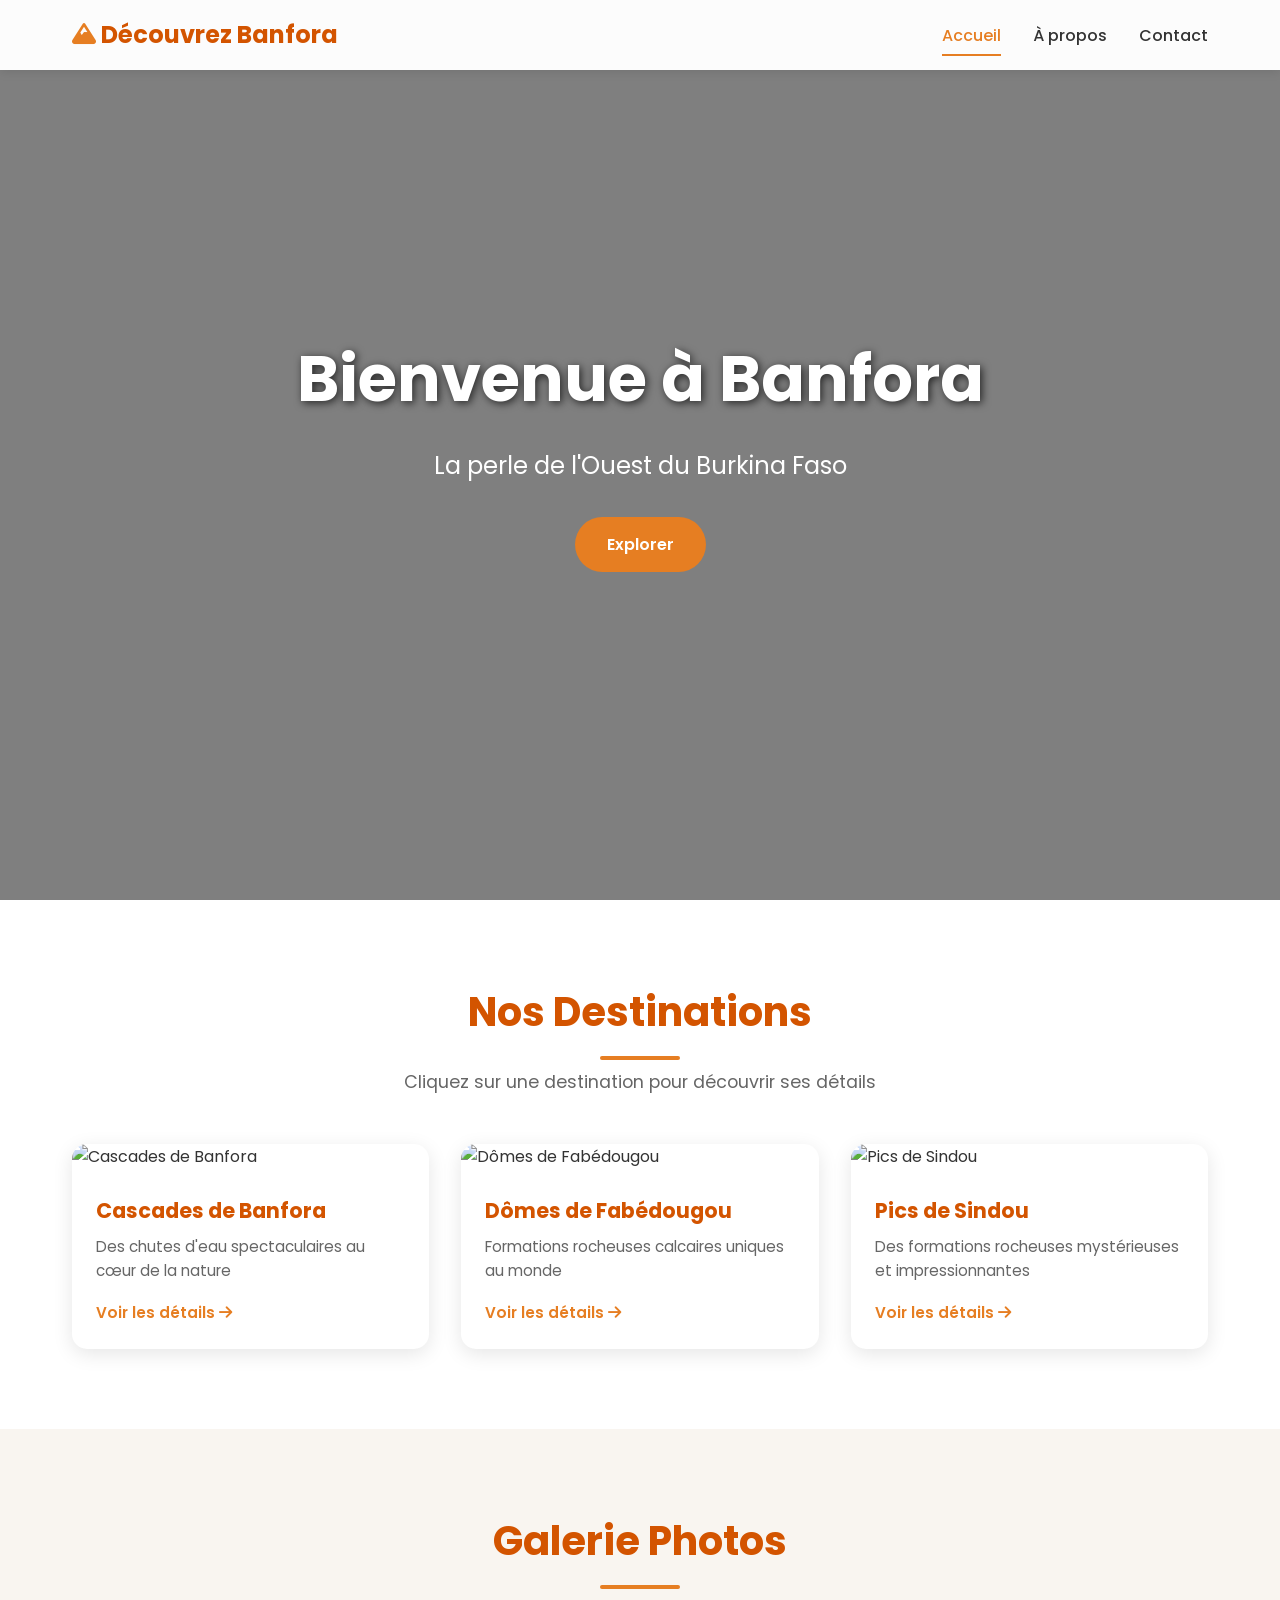
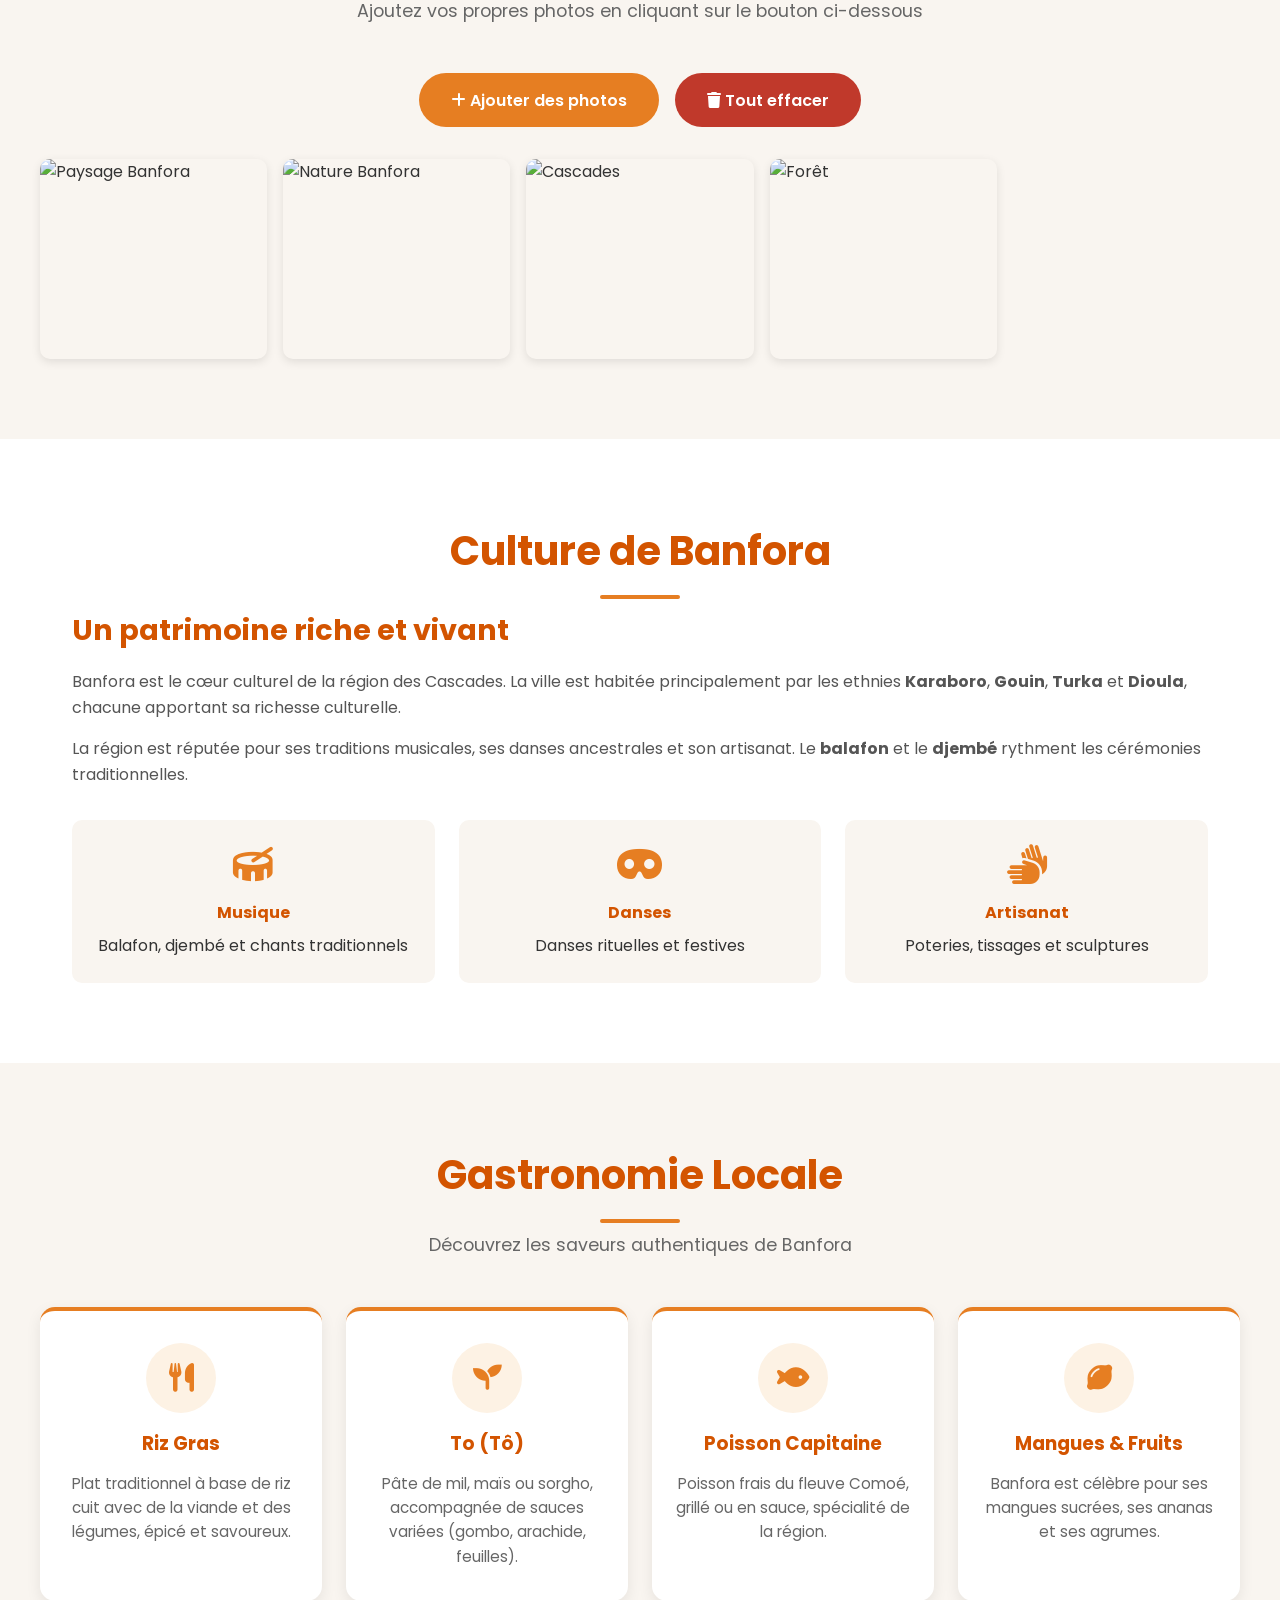
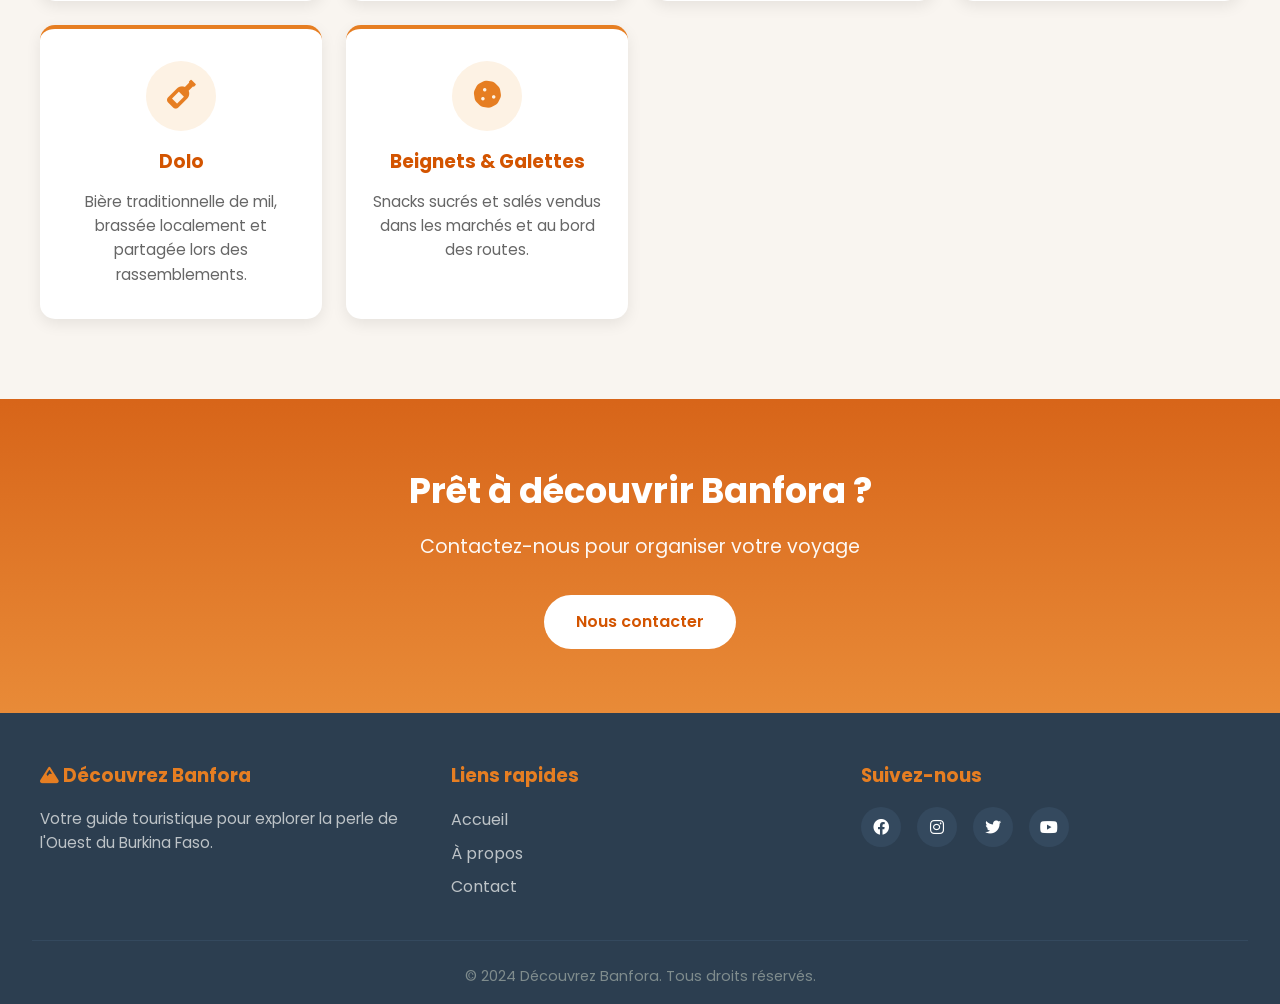
==== index.html @ 521ec0a4 "Add files via upload" ====
<!DOCTYPE html>
<html lang="fr">
<head>
    <meta charset="UTF-8">
    <meta name="viewport" content="width=device-width, initial-scale=1.0">
    <title>Accueil - Découvrez Banfora</title>
    <link rel="stylesheet" href="style.css">
    <link href="https://fonts.googleapis.com/css2?family=Poppins:wght@300;400;600;700&display=swap" rel="stylesheet">
    <link rel="stylesheet" href="https://cdnjs.cloudflare.com/ajax/libs/font-awesome/6.0.0/css/all.min.css">
</head>
<body>
    <!-- Header -->
    <header>
        <nav class="navbar">
            <div class="nav-container">
                <a href="index.html" class="logo">
                    <i class="fas fa-mountain"></i> Découvrez Banfora
                </a>
                <div class="hamburger" id="hamburger">
                    <span></span>
                    <span></span>
                    <span></span>
                </div>
                <ul class="nav-menu" id="nav-menu">
                    <li><a href="index.html" class="active">Accueil</a></li>
                    <li><a href="apropos.html">À propos</a></li>
                    <li><a href="contact.html">Contact</a></li>
                </ul>
            </div>
        </nav>
    </header>

    <!-- Hero -->
    <section id="accueil" class="hero">
        <div class="hero-content">
            <h1>Bienvenue à Banfora</h1>
            <p>La perle de l'Ouest du Burkina Faso</p>
            <a href="#destinations" class="btn">Explorer</a>
        </div>
    </section>

    <!-- Destinations -->
    <section id="destinations" class="section">
        <h2 class="section-title">Nos Destinations</h2>
        <p class="section-subtitle">Cliquez sur une destination pour découvrir ses détails</p>
        
        <div class="destinations-grid">
            <!-- Cascades de Banfora -->
            <div class="destination-card" data-destination="cascades">
                <img src="image/image2.jpg" alt="Cascades de Banfora">
                <div class="card-content">
                    <h3>Cascades de Banfora</h3>
                    <p>Des chutes d'eau spectaculaires au cœur de la nature</p>
                    <span class="btn-details">Voir les détails <i class="fas fa-arrow-right"></i></span>
                </div>
            </div>

            <!-- Dômes de Fabédougou -->
            <div class="destination-card" data-destination="domes">
                <img src="image/image1.jpg" alt="Dômes de Fabédougou">
                <div class="card-content">
                    <h3>Dômes de Fabédougou</h3>
                    <p>Formations rocheuses calcaires uniques au monde</p>
                    <span class="btn-details">Voir les détails <i class="fas fa-arrow-right"></i></span>
                </div>
            </div>

            <!-- Pics de Sindou -->
            <div class="destination-card" data-destination="sindou">
                <img src="image/image3.jpg" alt="Pics de Sindou">
                <div class="card-content">
                    <h3>Pics de Sindou</h3>
                    <p>Des formations rocheuses mystérieuses et impressionnantes</p>
                    <span class="btn-details">Voir les détails <i class="fas fa-arrow-right"></i></span>
                </div>
            </div>
        </div>
    </section>

    <!-- Modal Détails Destination -->
    <div class="modal" id="modal">
        <div class="modal-content">
            <span class="close-modal">&times;</span>
            <img id="modal-img" src="" alt="">
            <div class="modal-body">
                <h2 id="modal-title"></h2>
                <p id="modal-description"></p>
                <ul id="modal-info"></ul>
            </div>
        </div>
    </div>

    <!-- Galerie Photos Personnalisée -->
    <section id="galerie" class="section section-alt">
        <h2 class="section-title">Galerie Photos</h2>
        <p class="section-subtitle">Ajoutez vos propres photos en cliquant sur le bouton ci-dessous</p>
        
        <div class="gallery-controls">
            <input type="file" id="photo-input" accept="image/*" multiple hidden>
            <button class="btn" id="add-photo-btn"><i class="fas fa-plus"></i> Ajouter des photos</button>
            <button class="btn btn-danger" id="clear-gallery-btn"><i class="fas fa-trash"></i> Tout effacer</button>
        </div>

        <div class="gallery" id="gallery">
            <div class="gallery-item">
                <img src="https://images.unsplash.com/photo-1516426122078-c23e76319801?w=600" alt="Paysage Banfora">
            </div>
            <div class="gallery-item">
                <img src="https://images.unsplash.com/photo-1523805009345-7448845a9e53?w=600" alt="Nature Banfora">
            </div>
            <div class="gallery-item">
                <img src="https://images.unsplash.com/photo-1500534314209-a25ddb2bd429?w=600" alt="Cascades">
            </div>
            <div class="gallery-item">
                <img src="https://images.unsplash.com/photo-1470071459604-3b5ec3a7fe05?w=600" alt="Forêt">
            </div>
        </div>
    </section>

    <!-- Culture -->
    <section id="culture" class="section">
        <h2 class="section-title">Culture de Banfora</h2>
        <div class="culture-content">
            <div class="culture-text">
                <h3>Un patrimoine riche et vivant</h3>
                <p>Banfora est le cœur culturel de la région des Cascades. La ville est habitée principalement par les ethnies <strong>Karaboro</strong>, <strong>Gouin</strong>, <strong>Turka</strong> et <strong>Dioula</strong>, chacune apportant sa richesse culturelle.</p>
                <p>La région est réputée pour ses traditions musicales, ses danses ancestrales et son artisanat. Le <strong>balafon</strong> et le <strong>djembé</strong> rythment les cérémonies traditionnelles.</p>
                <div class="culture-highlights">
                    <div class="highlight">
                        <i class="fas fa-drum"></i>
                        <h4>Musique</h4>
                        <p>Balafon, djembé et chants traditionnels</p>
                    </div>
                    <div class="highlight">
                        <i class="fas fa-mask"></i>
                        <h4>Danses</h4>
                        <p>Danses rituelles et festives</p>
                    </div>
                    <div class="highlight">
                        <i class="fas fa-hands"></i>
                        <h4>Artisanat</h4>
                        <p>Poteries, tissages et sculptures</p>
                    </div>
                </div>
            </div>
        </div>
    </section>

    <!-- Gastronomie -->
    <section id="gastronomie" class="section section-alt">
        <h2 class="section-title">Gastronomie Locale</h2>
        <p class="section-subtitle">Découvrez les saveurs authentiques de Banfora</p>
        
        <div class="gastronomie-grid">
            <div class="plat-card">
                <div class="plat-icon"><i class="fas fa-utensils"></i></div>
                <h3>Riz Gras</h3>
                <p>Plat traditionnel à base de riz cuit avec de la viande et des légumes, épicé et savoureux.</p>
            </div>
            <div class="plat-card">
                <div class="plat-icon"><i class="fas fa-seedling"></i></div>
                <h3>To (Tô)</h3>
                <p>Pâte de mil, maïs ou sorgho, accompagnée de sauces variées (gombo, arachide, feuilles).</p>
            </div>
            <div class="plat-card">
                <div class="plat-icon"><i class="fas fa-fish"></i></div>
                <h3>Poisson Capitaine</h3>
                <p>Poisson frais du fleuve Comoé, grillé ou en sauce, spécialité de la région.</p>
            </div>
            <div class="plat-card">
                <div class="plat-icon"><i class="fas fa-lemon"></i></div>
                <h3>Mangues & Fruits</h3>
                <p>Banfora est célèbre pour ses mangues sucrées, ses ananas et ses agrumes.</p>
            </div>
            <div class="plat-card">
                <div class="plat-icon"><i class="fas fa-wine-bottle"></i></div>
                <h3>Dolo</h3>
                <p>Bière traditionnelle de mil, brassée localement et partagée lors des rassemblements.</p>
            </div>
            <div class="plat-card">
                <div class="plat-icon"><i class="fas fa-cookie"></i></div>
                <h3>Beignets & Galettes</h3>
                <p>Snacks sucrés et salés vendus dans les marchés et au bord des routes.</p>
            </div>
        </div>
    </section>

    <!-- CTA vers Contact -->
    <section class="cta-section">
        <h2>Prêt à découvrir Banfora ?</h2>
        <p>Contactez-nous pour organiser votre voyage</p>
        <a href="contact.html" class="btn">Nous contacter</a>
    </section>

    <!-- Footer -->
    <footer>
        <div class="footer-content">
            <div class="footer-section">
                <h3><i class="fas fa-mountain"></i> Découvrez Banfora</h3>
                <p>Votre guide touristique pour explorer la perle de l'Ouest du Burkina Faso.</p>
            </div>
            <div class="footer-section">
                <h3>Liens rapides</h3>
                <ul>
                    <li><a href="index.html">Accueil</a></li>
                    <li><a href="apropos.html">À propos</a></li>
                    <li><a href="contact.html">Contact</a></li>
                </ul>
            </div>
            <div class="footer-section">
                <h3>Suivez-nous</h3>
                <div class="socials">
                    <a href="#"><i class="fab fa-facebook"></i></a>
                    <a href="#"><i class="fab fa-instagram"></i></a>
                    <a href="#"><i class="fab fa-twitter"></i></a>
                    <a href="#"><i class="fab fa-youtube"></i></a>
                </div>
            </div>
        </div>
        <div class="footer-bottom">
            <p>&copy; 2024 Découvrez Banfora. Tous droits réservés.</p>
        </div>
    </footer>

    <script src="script.js"></script>
</body>
</html>
---- style.css ----
* {
    margin: 0;
    padding: 0;
    box-sizing: border-box;
}

body {
    font-family: 'Poppins', sans-serif;
    color: #333;
    line-height: 1.6;
    overflow-x: hidden;
}

/* ===== NAVIGATION ===== */
header {
    position: fixed;
    top: 0;
    width: 100%;
    background: rgba(255, 255, 255, 0.98);
    box-shadow: 0 2px 10px rgba(0,0,0,0.1);
    z-index: 1000;
}

.navbar {
    padding: 1rem 0;
}

.nav-container {
    max-width: 1200px;
    margin: 0 auto;
    padding: 0 2rem;
    display: flex;
    justify-content: space-between;
    align-items: center;
}

.logo {
    font-size: 1.5rem;
    font-weight: 700;
    color: #d35400;
    text-decoration: none;
}

.logo i {
    color: #e67e22;
}

.nav-menu {
    display: flex;
    list-style: none;
    gap: 2rem;
}

.nav-menu a {
    text-decoration: none;
    color: #333;
    font-weight: 500;
    transition: color 0.3s;
    position: relative;
    padding: 0.3rem 0;
}

.nav-menu a::after {
    content: '';
    position: absolute;
    bottom: -5px;
    left: 0;
    width: 0;
    height: 2px;
    background: #e67e22;
    transition: width 0.3s;
}

.nav-menu a:hover,
.nav-menu a.active {
    color: #e67e22;
}

.nav-menu a:hover::after,
.nav-menu a.active::after {
    width: 100%;
}

.hamburger {
    display: none;
    flex-direction: column;
    cursor: pointer;
    gap: 5px;
}

.hamburger span {
    width: 25px;
    height: 3px;
    background: #333;
    transition: 0.3s;
    border-radius: 2px;
}

.hamburger.active span:nth-child(1) {
    transform: rotate(45deg) translate(5px, 5px);
}
.hamburger.active span:nth-child(2) {
    opacity: 0;
}
.hamburger.active span:nth-child(3) {
    transform: rotate(-45deg) translate(7px, -6px);
}

/* ===== HERO ===== */
.hero {
    height: 100vh;
    background: linear-gradient(rgba(0,0,0,0.5), rgba(0,0,0,0.5)),
                url('https://images.unsplash.com/photo-1509316785289-025f5b846b35?w=1600') center/cover;
    display: flex;
    align-items: center;
    justify-content: center;
    text-align: center;
    color: #fff;
    padding: 0 1rem;
}

.hero-content h1 {
    font-size: 4rem;
    margin-bottom: 1rem;
    text-shadow: 2px 2px 8px rgba(0,0,0,0.7);
    animation: fadeInDown 1s ease;
}

.hero-content p {
    font-size: 1.5rem;
    margin-bottom: 2rem;
    animation: fadeInUp 1s ease;
}

/* ===== PAGE BANNER (pages internes) ===== */
.page-banner {
    height: 50vh;
    margin-top: 70px;
    background: linear-gradient(rgba(211, 84, 0, 0.75), rgba(230, 126, 34, 0.75)),
                url('https://images.unsplash.com/photo-1509316785289-025f5b846b35?w=1600') center/cover;
    display: flex;
    align-items: center;
    justify-content: center;
    text-align: center;
    color: #fff;
    padding: 0 1rem;
}

.page-banner-content h1 {
    font-size: 3rem;
    margin-bottom: 0.5rem;
    text-shadow: 2px 2px 8px rgba(0,0,0,0.5);
}

.page-banner-content p {
    font-size: 1.2rem;
    opacity: 0.95;
}

@keyframes fadeInDown {
    from { opacity: 0; transform: translateY(-30px); }
    to { opacity: 1; transform: translateY(0); }
}

@keyframes fadeInUp {
    from { opacity: 0; transform: translateY(30px); }
    to { opacity: 1; transform: translateY(0); }
}

/* ===== BOUTONS ===== */
.btn {
    display: inline-block;
    padding: 0.9rem 2rem;
    background: #e67e22;
    color: #fff;
    text-decoration: none;
    border: none;
    border-radius: 50px;
    font-weight: 600;
    cursor: pointer;
    transition: all 0.3s;
    font-family: inherit;
    font-size: 1rem;
}

.btn:hover {
    background: #d35400;
    transform: translateY(-3px);
    box-shadow: 0 10px 20px rgba(230,126,34,0.3);
}

.btn-danger {
    background: #c0392b;
}
.btn-danger:hover {
    background: #a93226;
}

/* ===== SECTIONS ===== */
.section {
    padding: 5rem 2rem;
    max-width: 1200px;
    margin: 0 auto;
}

.section-alt {
    background: #f9f5f0;
    max-width: 100%;
}

.section-alt > * {
    max-width: 1200px;
    margin-left: auto;
    margin-right: auto;
}

.section-title {
    text-align: center;
    font-size: 2.5rem;
    color: #d35400;
    margin-bottom: 0.5rem;
    position: relative;
    padding-bottom: 1rem;
}

.section-title::after {
    content: '';
    position: absolute;
    bottom: 0;
    left: 50%;
    transform: translateX(-50%);
    width: 80px;
    height: 4px;
    background: #e67e22;
    border-radius: 2px;
}

.section-subtitle {
    text-align: center;
    color: #666;
    margin-bottom: 3rem;
    font-size: 1.1rem;
}

/* ===== DESTINATIONS ===== */
.destinations-grid {
    display: grid;
    grid-template-columns: repeat(auto-fit, minmax(300px, 1fr));
    gap: 2rem;
}

.destination-card {
    background: #fff;
    border-radius: 15px;
    overflow: hidden;
    box-shadow: 0 5px 20px rgba(0,0,0,0.1);
    cursor: pointer;
    transition: all 0.4s;
}

.destination-card:hover {
    transform: translateY(-10px);
    box-shadow: 0 15px 40px rgba(0,0,0,0.2);
}

.destination-card img {
    width: 100%;
    height: 220px;
    object-fit: cover;
    transition: transform 0.4s;
}

.destination-card:hover img {
    transform: scale(1.1);
}

.card-content {
    padding: 1.5rem;
}

.card-content h3 {
    color: #d35400;
    font-size: 1.3rem;
    margin-bottom: 0.5rem;
}

.card-content p {
    color: #666;
    margin-bottom: 1rem;
    font-size: 0.95rem;
}

.btn-details {
    color: #e67e22;
    font-weight: 600;
    font-size: 0.95rem;
}

.btn-details i {
    transition: transform 0.3s;
}

.destination-card:hover .btn-details i {
    transform: translateX(5px);
}

/* ===== MODAL ===== */
.modal {
    display: none;
    position: fixed;
    inset: 0;
    background: rgba(0,0,0,0.8);
    z-index: 2000;
    justify-content: center;
    align-items: center;
    padding: 2rem;
    animation: fadeIn 0.3s;
}

.modal.active {
    display: flex;
}

@keyframes fadeIn {
    from { opacity: 0; }
    to { opacity: 1; }
}

.modal-content {
    background: #fff;
    border-radius: 15px;
    max-width: 700px;
    width: 100%;
    max-height: 90vh;
    overflow-y: auto;
    position: relative;
    animation: slideUp 0.4s ease;
}

@keyframes slideUp {
    from { transform: translateY(50px); opacity: 0; }
    to { transform: translateY(0); opacity: 1; }
}

.close-modal {
    position: absolute;
    top: 15px;
    right: 20px;
    font-size: 2rem;
    color: #fff;
    cursor: pointer;
    background: rgba(0,0,0,0.5);
    width: 40px;
    height: 40px;
    border-radius: 50%;
    display: flex;
    align-items: center;
    justify-content: center;
    z-index: 10;
    transition: background 0.3s;
}

.close-modal:hover {
    background: #e67e22;
}

#modal-img {
    width: 100%;
    height: 300px;
    object-fit: cover;
}

.modal-body {
    padding: 2rem;
}

.modal-body h2 {
    color: #d35400;
    margin-bottom: 1rem;
    font-size: 1.8rem;
}

.modal-body p {
    color: #555;
    margin-bottom: 1.5rem;
}

.modal-body ul {
    list-style: none;
}

.modal-body ul li {
    padding: 0.6rem 0;
    border-bottom: 1px solid #eee;
    display: flex;
    align-items: center;
    gap: 10px;
}

.modal-body ul li i {
    color: #e67e22;
    width: 20px;
}

.modal-body ul li:last-child {
    border-bottom: none;
}

/* ===== GALERIE ===== */
.gallery-controls {
    display: flex;
    justify-content: center;
    gap: 1rem;
    margin-bottom: 2rem;
    flex-wrap: wrap;
}

.gallery {
    display: grid;
    grid-template-columns: repeat(auto-fill, minmax(220px, 1fr));
    gap: 1rem;
    max-width: 1200px;
    margin: 0 auto;
}

.gallery-item {
    position: relative;
    overflow: hidden;
    border-radius: 10px;
    height: 200px;
    cursor: pointer;
    box-shadow: 0 3px 10px rgba(0,0,0,0.1);
}

.gallery-item img {
    width: 100%;
    height: 100%;
    object-fit: cover;
    transition: transform 0.4s;
}

.gallery-item:hover img {
    transform: scale(1.15);
}

.gallery-item::after {
    content: '\f00e';
    font-family: 'Font Awesome 6 Free';
    font-weight: 900;
    position: absolute;
    inset: 0;
    background: rgba(230,126,34,0.7);
    display: flex;
    align-items: center;
    justify-content: center;
    color: #fff;
    font-size: 2rem;
    opacity: 0;
    transition: opacity 0.3s;
}

.gallery-item:hover::after {
    opacity: 1;
}

/* ===== CULTURE ===== */
.culture-text h3 {
    color: #d35400;
    font-size: 1.8rem;
    margin-bottom: 1rem;
}

.culture-text > p {
    margin-bottom: 1rem;
    color: #555;
}

.culture-highlights {
    display: grid;
    grid-template-columns: repeat(auto-fit, minmax(200px, 1fr));
    gap: 1.5rem;
    margin-top: 2rem;
}

.highlight {
    background: #f9f5f0;
    padding: 1.5rem;
    border-radius: 10px;
    text-align: center;
    transition: transform 0.3s;
}

.highlight:hover {
    transform: translateY(-5px);
}

.highlight i {
    font-size: 2.5rem;
    color: #e67e22;
    margin-bottom: 1rem;
}

.highlight h4 {
    color: #d35400;
    margin-bottom: 0.5rem;
}

/* ===== GASTRONOMIE ===== */
.gastronomie-grid {
    display: grid;
    grid-template-columns: repeat(auto-fit, minmax(250px, 1fr));
    gap: 1.5rem;
}

.plat-card {
    background: #fff;
    padding: 2rem 1.5rem;
    border-radius: 15px;
    text-align: center;
    box-shadow: 0 5px 15px rgba(0,0,0,0.08);
    transition: all 0.3s;
    border-top: 4px solid #e67e22;
}

.plat-card:hover {
    transform: translateY(-8px);
    box-shadow: 0 15px 30px rgba(0,0,0,0.15);
}

.plat-icon {
    width: 70px;
    height: 70px;
    background: #fdf2e4;
    border-radius: 50%;
    display: flex;
    align-items: center;
    justify-content: center;
    margin: 0 auto 1rem;
}

.plat-icon i {
    font-size: 1.8rem;
    color: #e67e22;
}

.plat-card h3 {
    color: #d35400;
    margin-bottom: 0.8rem;
}

.plat-card p {
    color: #666;
    font-size: 0.95rem;
}

/* ===== CONTACT ===== */
.contact-form {
    max-width: 600px;
    margin: 0 auto;
    background: #fff;
    padding: 2.5rem;
    border-radius: 15px;
    box-shadow: 0 5px 25px rgba(0,0,0,0.08);
}

.form-group {
    margin-bottom: 1.5rem;
}

.form-group label {
    display: block;
    margin-bottom: 0.5rem;
    font-weight: 600;
    color: #333;
}

.form-group input,
.form-group textarea {
    width: 100%;
    padding: 0.9rem;
    border: 2px solid #eee;
    border-radius: 8px;
    font-family: inherit;
    font-size: 1rem;
    transition: border-color 0.3s;
    resize: vertical;
}

.form-group input:focus,
.form-group textarea:focus {
    outline: none;
    border-color: #e67e22;
}

.contact-form .btn {
    width: 100%;
}

.form-message {
    margin-top: 1rem;
    padding: 1rem;
    border-radius: 8px;
    text-align: center;
    font-weight: 600;
    display: none;
}

.form-message.success {
    display: block;
    background: #d4edda;
    color: #155724;
    border: 1px solid #c3e6cb;
}

/* ===== CONTACT INFO CARDS ===== */
.contact-info-grid {
    display: grid;
    grid-template-columns: repeat(auto-fit, minmax(220px, 1fr));
    gap: 1.5rem;
}

.contact-info-card {
    background: #fff;
    padding: 2rem 1.5rem;
    border-radius: 15px;
    text-align: center;
    box-shadow: 0 5px 20px rgba(0,0,0,0.08);
    transition: transform 0.3s;
    border-bottom: 4px solid #e67e22;
}

.contact-info-card:hover {
    transform: translateY(-5px);
}

.contact-info-card i {
    font-size: 2rem;
    color: #e67e22;
    margin-bottom: 1rem;
}

.contact-info-card h3 {
    color: #d35400;
    margin-bottom: 0.8rem;
}

.contact-info-card p {
    color: #666;
    font-size: 0.95rem;
    line-height: 1.7;
}

/* ===== MAP ===== */
.map-container {
    width: 100%;
    height: 400px;
    border-radius: 15px;
    overflow: hidden;
    box-shadow: 0 5px 20px rgba(0,0,0,0.1);
}

.map-container iframe {
    width: 100%;
    height: 100%;
}

/* ===== À PROPOS ===== */
.about-content {
    max-width: 900px;
    margin: 0 auto;
}

.about-text h3 {
    color: #d35400;
    font-size: 1.8rem;
    margin-bottom: 1rem;
}

.about-text p {
    color: #555;
    margin-bottom: 1rem;
    text-align: justify;
}

.stats-grid {
    display: grid;
    grid-template-columns: repeat(auto-fit, minmax(200px, 1fr));
    gap: 1.5rem;
}

.stat-card {
    background: #fff;
    padding: 2rem 1rem;
    border-radius: 15px;
    text-align: center;
    box-shadow: 0 5px 20px rgba(0,0,0,0.08);
    transition: transform 0.3s;
}

.stat-card:hover {
    transform: translateY(-5px);
}

.stat-card i {
    font-size: 2.5rem;
    color: #e67e22;
    margin-bottom: 1rem;
}

.stat-card h3 {
    color: #d35400;
    font-size: 1.8rem;
    margin-bottom: 0.3rem;
}

.stat-card p {
    color: #666;
    font-size: 0.95rem;
}

.mission-grid {
    display: grid;
    grid-template-columns: repeat(auto-fit, minmax(250px, 1fr));
    gap: 1.5rem;
}

.mission-card {
    background: #fff;
    padding: 2rem 1.5rem;
    border-radius: 15px;
    text-align: center;
    box-shadow: 0 5px 20px rgba(0,0,0,0.08);
    transition: all 0.3s;
}

.mission-card:hover {
    transform: translateY(-8px);
    box-shadow: 0 15px 30px rgba(0,0,0,0.15);
}

.mission-icon {
    width: 70px;
    height: 70px;
    background: #fdf2e4;
    border-radius: 50%;
    display: flex;
    align-items: center;
    justify-content: center;
    margin: 0 auto 1rem;
}

.mission-icon i {
    font-size: 1.8rem;
    color: #e67e22;
}

.mission-card h3 {
    color: #d35400;
    margin-bottom: 0.8rem;
}

.mission-card p {
    color: #666;
    font-size: 0.95rem;
}

.why-list {
    max-width: 800px;
    margin: 0 auto;
    display: flex;
    flex-direction: column;
    gap: 1.5rem;
}

.why-item {
    display: flex;
    gap: 1.2rem;
    align-items: flex-start;
    background: #fff;
    padding: 1.5rem;
    border-radius: 12px;
    box-shadow: 0 3px 15px rgba(0,0,0,0.06);
    transition: transform 0.3s;
}

.why-item:hover {
    transform: translateX(8px);
}

.why-item i {
    font-size: 1.8rem;
    color: #e67e22;
    flex-shrink: 0;
}

.why-item h4 {
    color: #d35400;
    margin-bottom: 0.3rem;
}

.why-item p {
    color: #666;
    font-size: 0.95rem;
}

/* ===== CTA SECTION ===== */
.cta-section {
    background: linear-gradient(rgba(211, 84, 0, 0.9), rgba(230, 126, 34, 0.9)),
                url('https://images.unsplash.com/photo-1509316785289-025f5b846b35?w=1600') center/cover;
    padding: 4rem 2rem;
    text-align: center;
    color: #fff;
}

.cta-section h2 {
    font-size: 2.2rem;
    margin-bottom: 0.8rem;
}

.cta-section p {
    font-size: 1.2rem;
    margin-bottom: 2rem;
    opacity: 0.95;
}

.cta-section .btn {
    background: #fff;
    color: #d35400;
}

.cta-section .btn:hover {
    background: #f9f5f0;
    color: #a04000;
}

/* ===== FOOTER ===== */
footer {
    background: #2c3e50;
    color: #ecf0f1;
    padding: 3rem 2rem 1rem;
}

.footer-content {
    max-width: 1200px;
    margin: 0 auto;
    display: grid;
    grid-template-columns: repeat(auto-fit, minmax(250px, 1fr));
    gap: 2rem;
    margin-bottom: 2rem;
}

.footer-section h3 {
    color: #e67e22;
    margin-bottom: 1rem;
}

.footer-section p {
    color: #bdc3c7;
    font-size: 0.95rem;
}

.footer-section ul {
    list-style: none;
}

.footer-section ul li {
    margin-bottom: 0.5rem;
}

.footer-section ul a {
    color: #bdc3c7;
    text-decoration: none;
    transition: color 0.3s;
}

.footer-section ul a:hover {
    color: #e67e22;
}

.socials {
    display: flex;
    gap: 1rem;
}

.socials a {
    width: 40px;
    height: 40px;
    background: #34495e;
    border-radius: 50%;
    display: flex;
    align-items: center;
    justify-content: center;
    color: #fff;
    text-decoration: none;
    transition: background 0.3s;
}

.socials a:hover {
    background: #e67e22;
}

.footer-bottom {
    text-align: center;
    padding-top: 1.5rem;
    border-top: 1px solid #34495e;
    color: #7f8c8d;
    font-size: 0.9rem;
}

/* ===== RESPONSIVE ===== */
@media (max-width: 768px) {
    .hamburger {
        display: flex;
    }

    .nav-menu {
        position: fixed;
        top: 70px;
        left: -100%;
        flex-direction: column;
        background: #fff;
        width: 100%;
        text-align: center;
        padding: 2rem 0;
        transition: left 0.3s;
        box-shadow: 0 5px 10px rgba(0,0,0,0.1);
        gap: 1.5rem;
    }

    .nav-menu.active {
        left: 0;
    }

    .hero-content h1 {
        font-size: 2.2rem;
    }

    .hero-content p {
        font-size: 1.1rem;
    }

    .page-banner-content h1 {
        font-size: 2rem;
    }

    .page-banner-content p {
        font-size: 1rem;
    }

    .section {
        padding: 3rem 1rem;
    }

    .section-title {
        font-size: 1.8rem;
    }

    .modal-content {
        max-height: 95vh;
    }

    #modal-img {
        height: 200px;
    }

    .contact-form {
        padding: 1.5rem;
    }

    .gallery {
        grid-template-columns: repeat(auto-fill, minmax(150px, 1fr));
    }

    .gallery-item {
        height: 150px;
    }

    .cta-section h2 {
        font-size: 1.6rem;
    }
}

@media (max-width: 480px) {
    .hero-content h1 {
        font-size: 1.8rem;
    }

    .section-title {
        font-size: 1.5rem;
    }

    .destinations-grid {
        grid-template-columns: 1fr;
    }
}
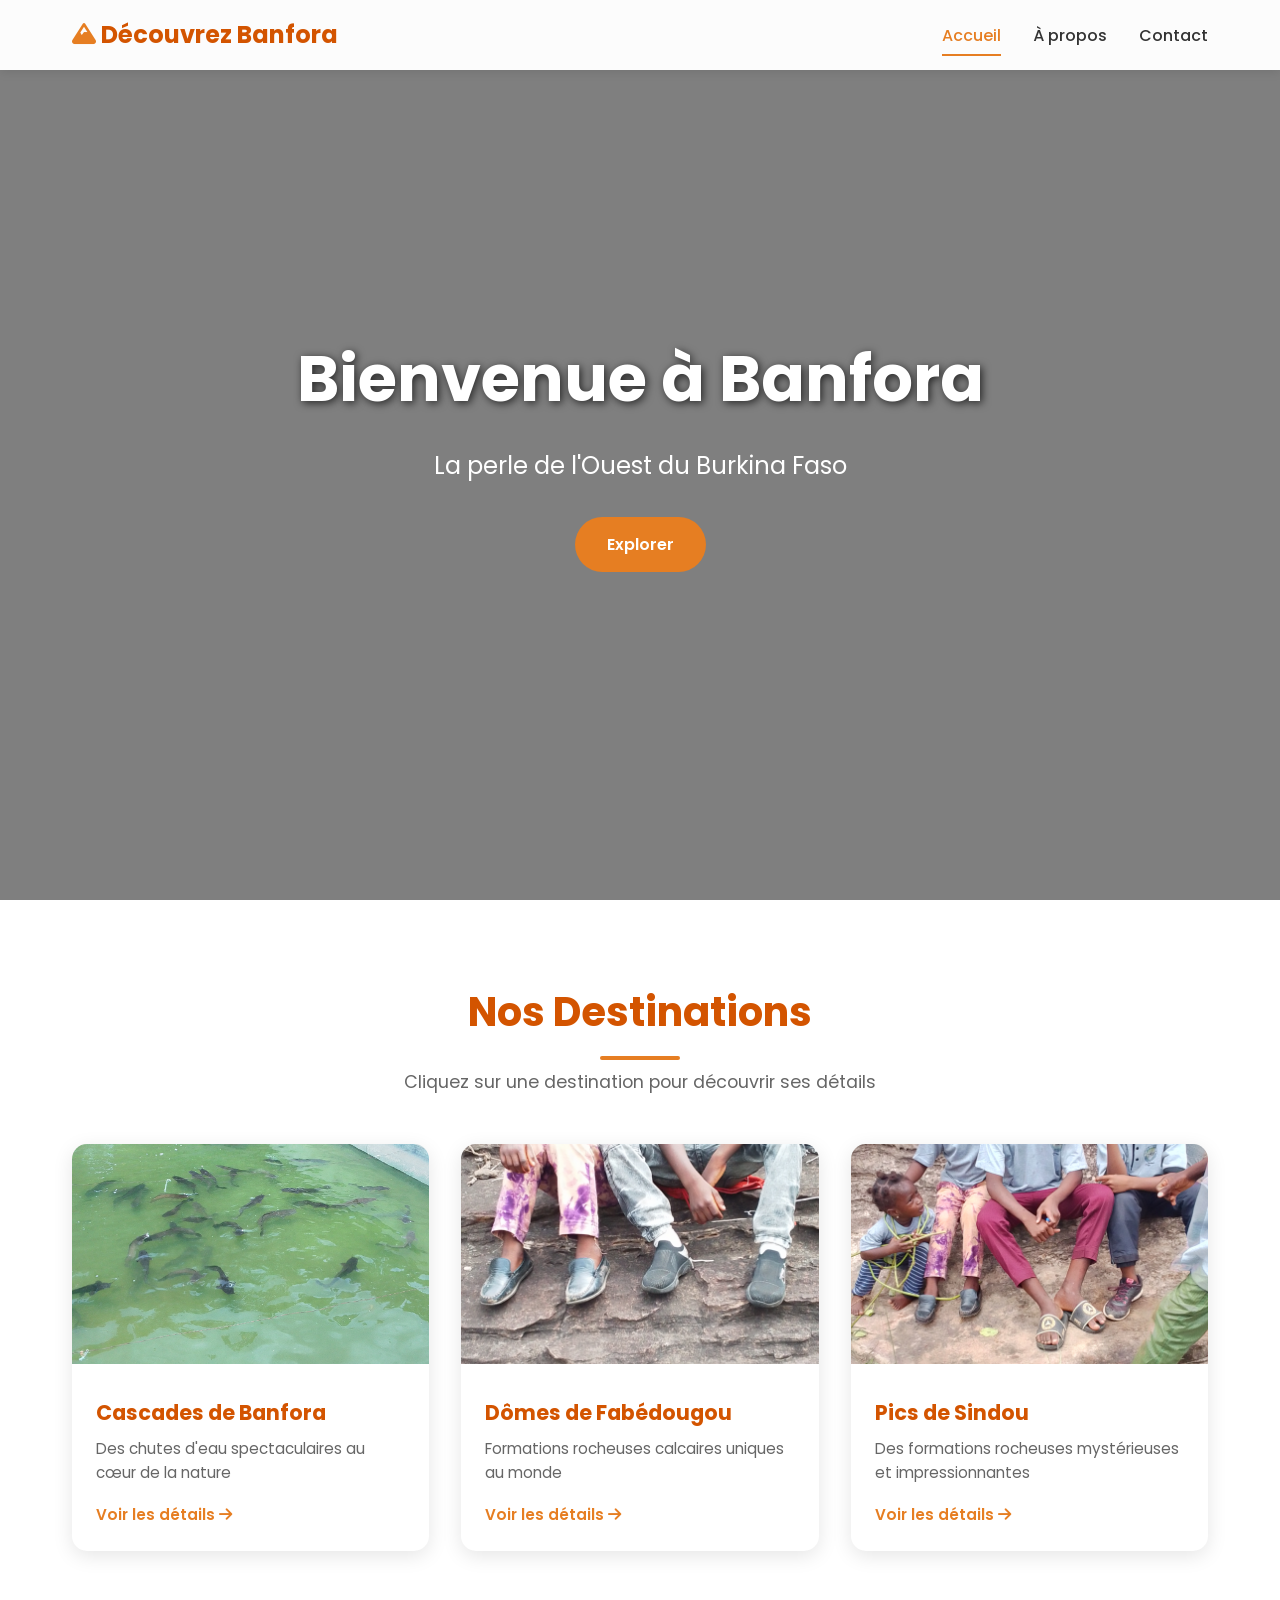
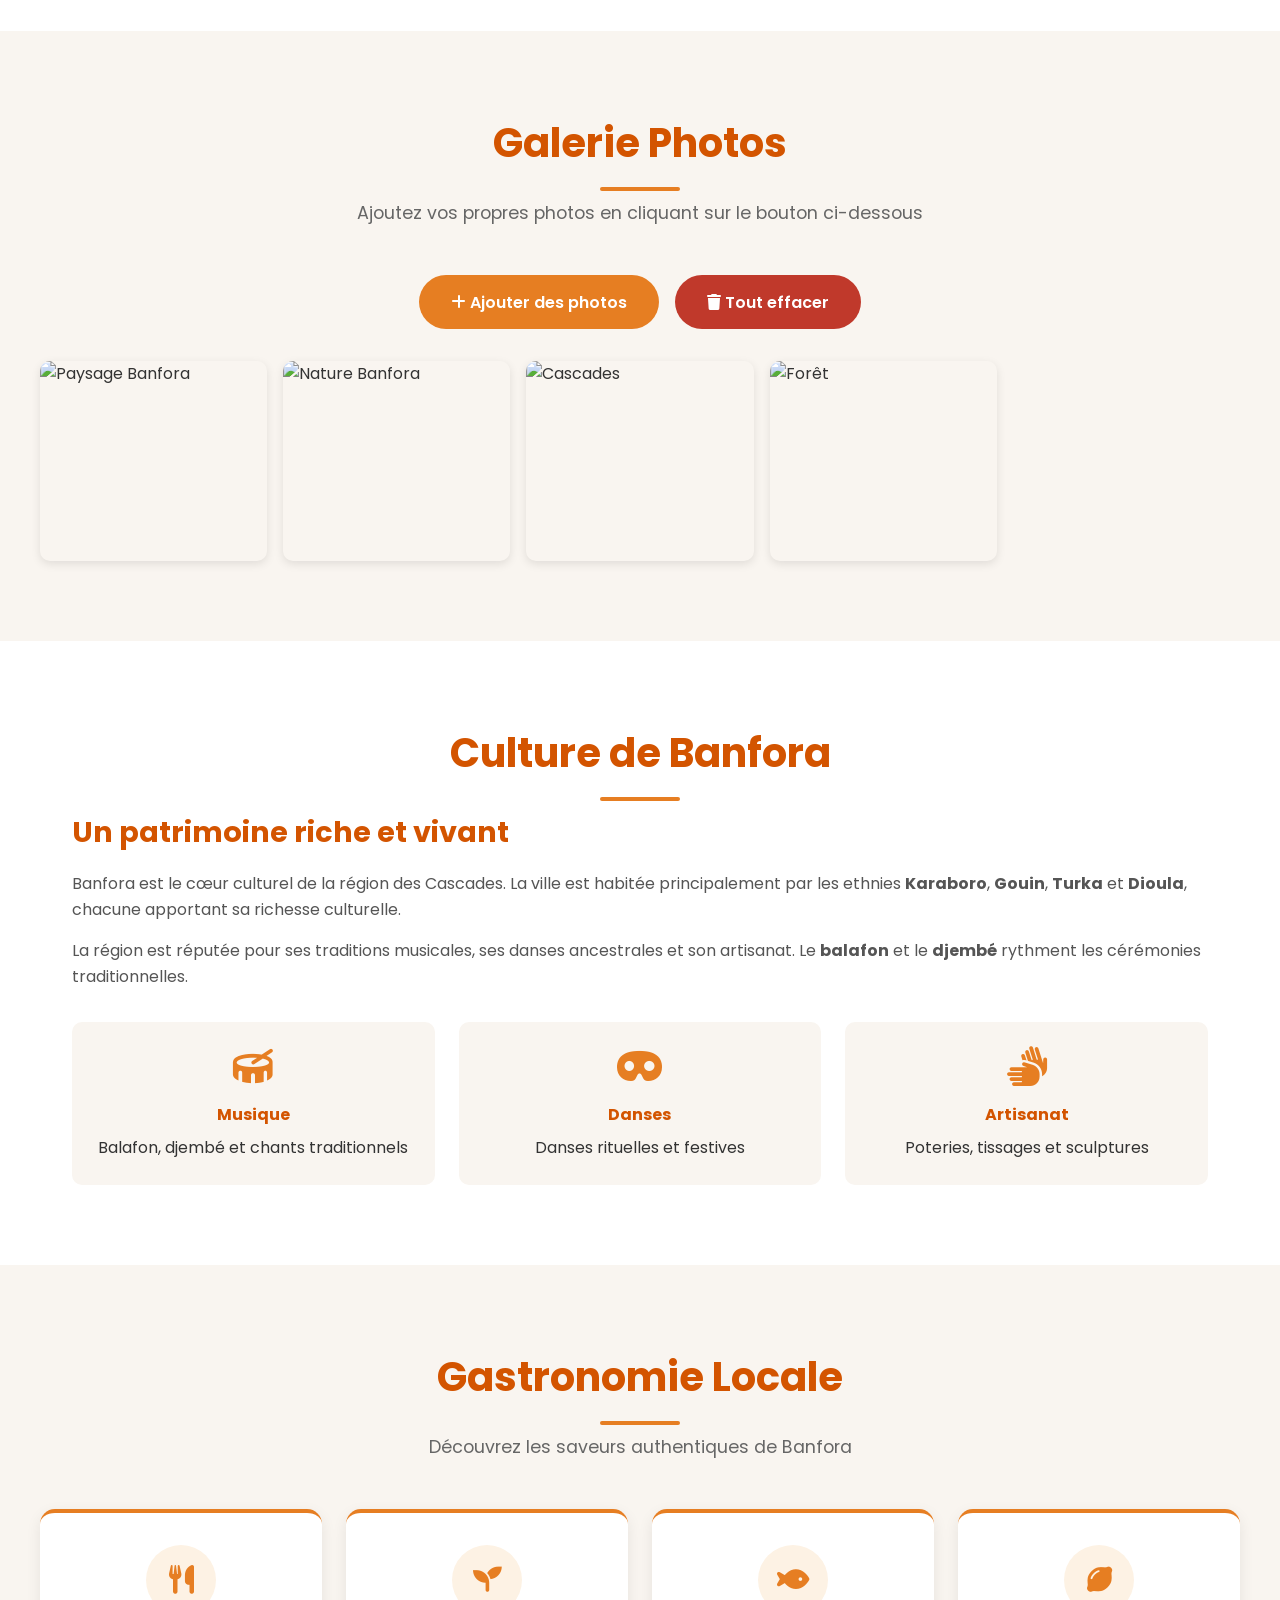
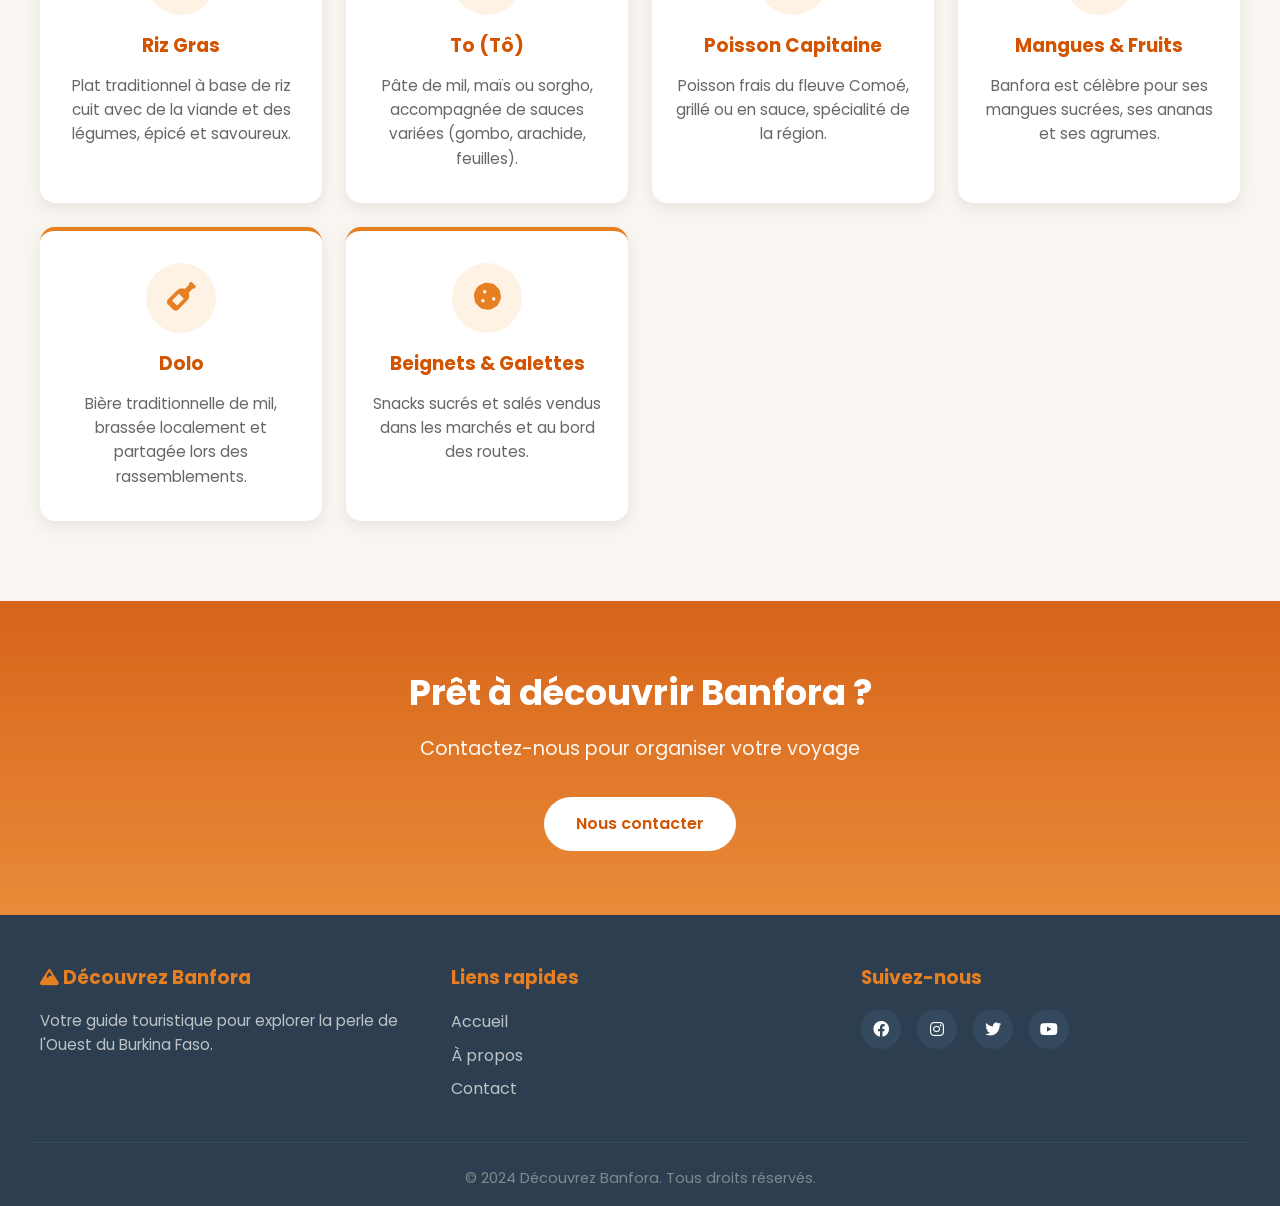
==== commit 2347199b: "Fix HTML structure and update image paths" ====
--- a/index.html
+++ b/index.html
@@ -47,7 +47,7 @@
         <div class="destinations-grid">
             <!-- Cascades de Banfora -->
             <div class="destination-card" data-destination="cascades">
-                <img src="image/image2.jpg" alt="Cascades de Banfora">
+                <img src="images/image2.jpg" alt="Cascades de Banfora">
                 <div class="card-content">
                     <h3>Cascades de Banfora</h3>
                     <p>Des chutes d'eau spectaculaires au cœur de la nature</p>
@@ -57,7 +57,7 @@
 
             <!-- Dômes de Fabédougou -->
             <div class="destination-card" data-destination="domes">
-                <img src="image/image1.jpg" alt="Dômes de Fabédougou">
+                <img src="images/image1.jpg" alt="Dômes de Fabédougou">
                 <div class="card-content">
                     <h3>Dômes de Fabédougou</h3>
                     <p>Formations rocheuses calcaires uniques au monde</p>
@@ -67,7 +67,7 @@
 
             <!-- Pics de Sindou -->
             <div class="destination-card" data-destination="sindou">
-                <img src="image/image3.jpg" alt="Pics de Sindou">
+                <img src="images/image3.jpg" alt="Pics de Sindou">
                 <div class="card-content">
                     <h3>Pics de Sindou</h3>
                     <p>Des formations rocheuses mystérieuses et impressionnantes</p>
@@ -224,4 +224,4 @@
 
     <script src="script.js"></script>
 </body>
-</html>+</html>
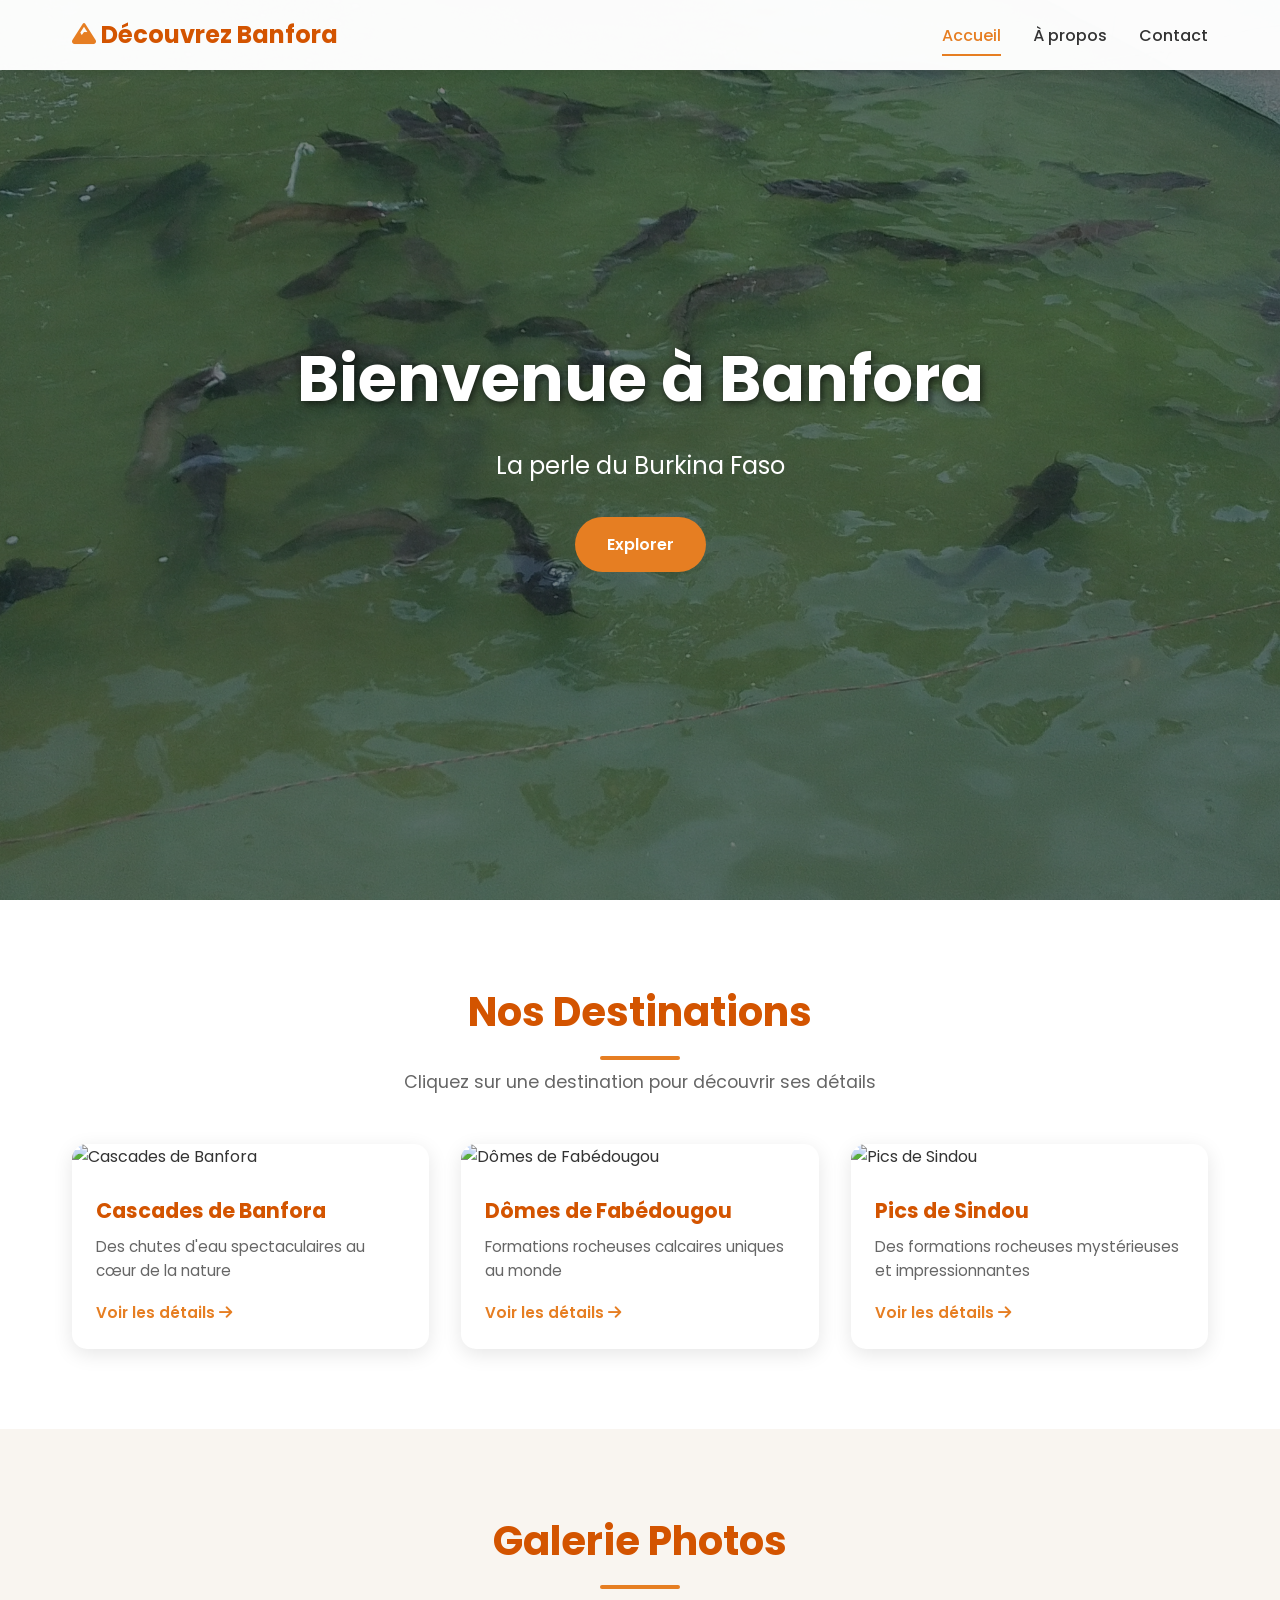
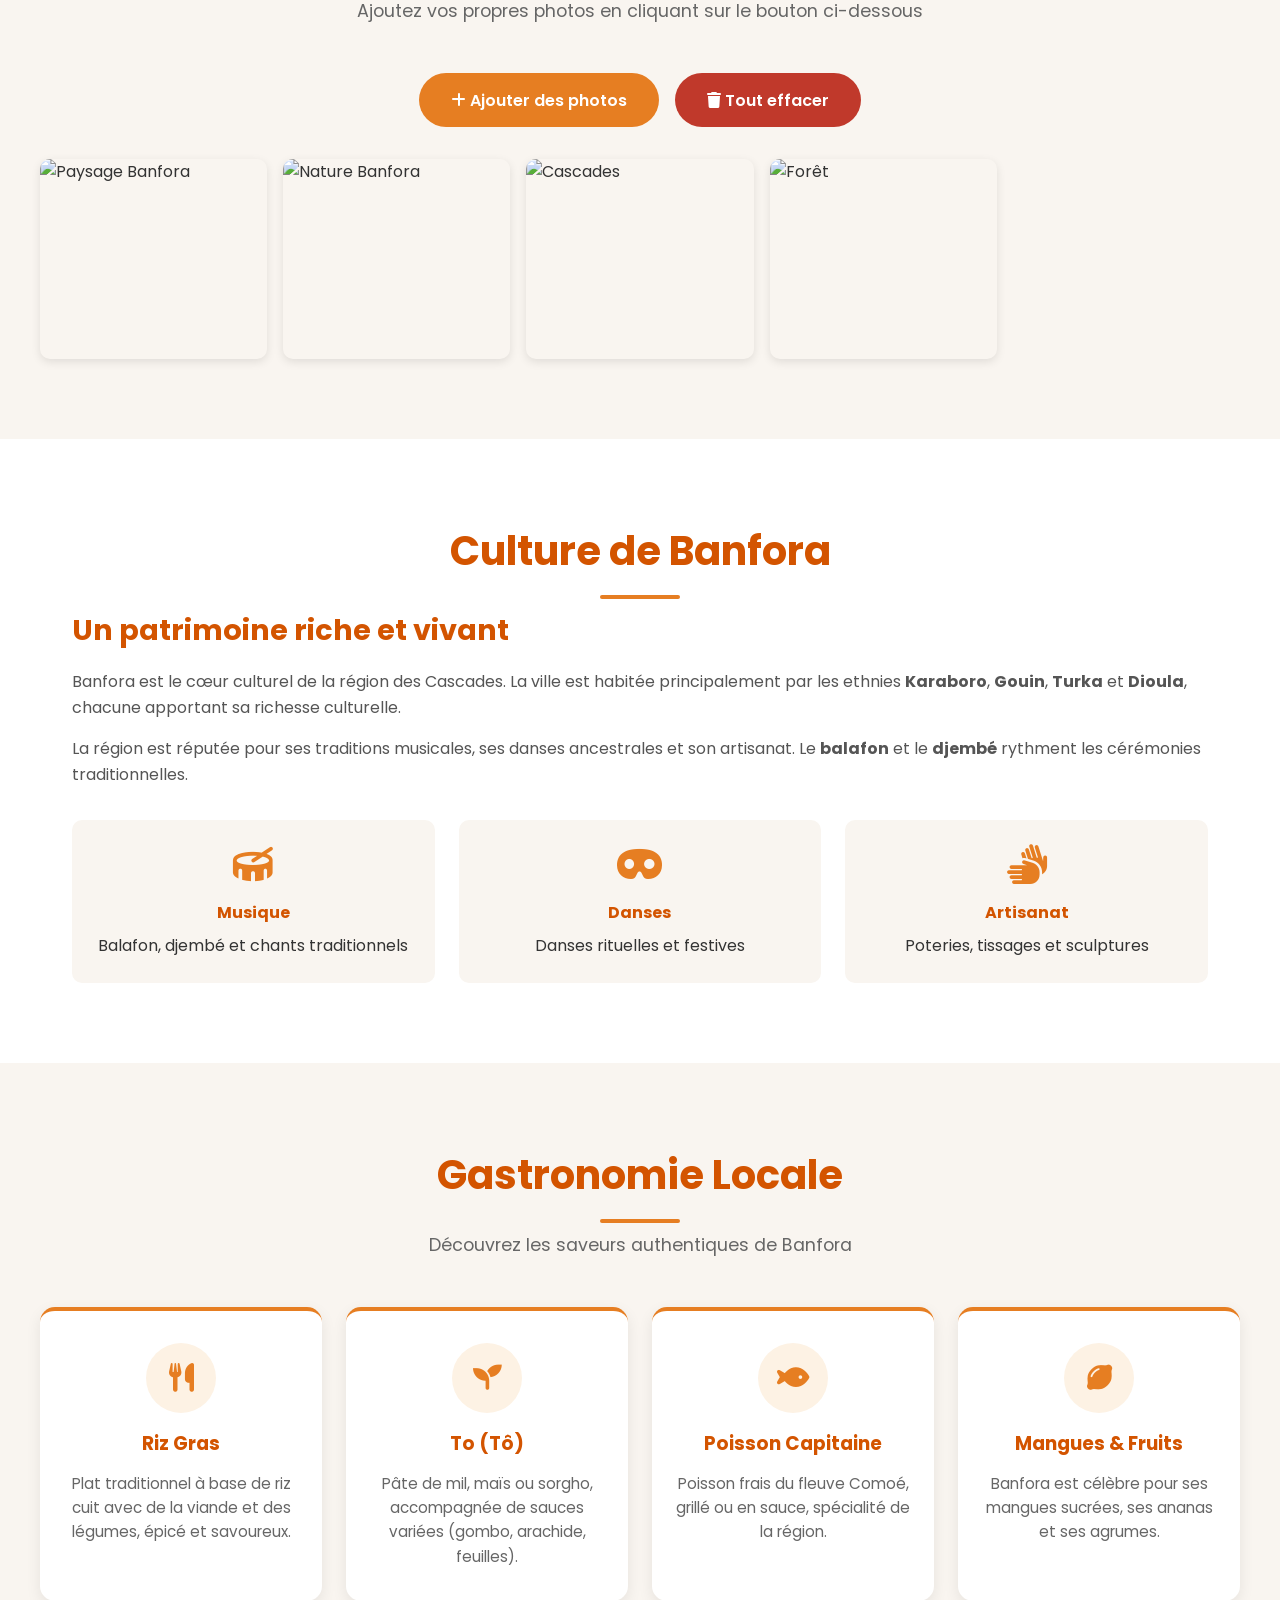
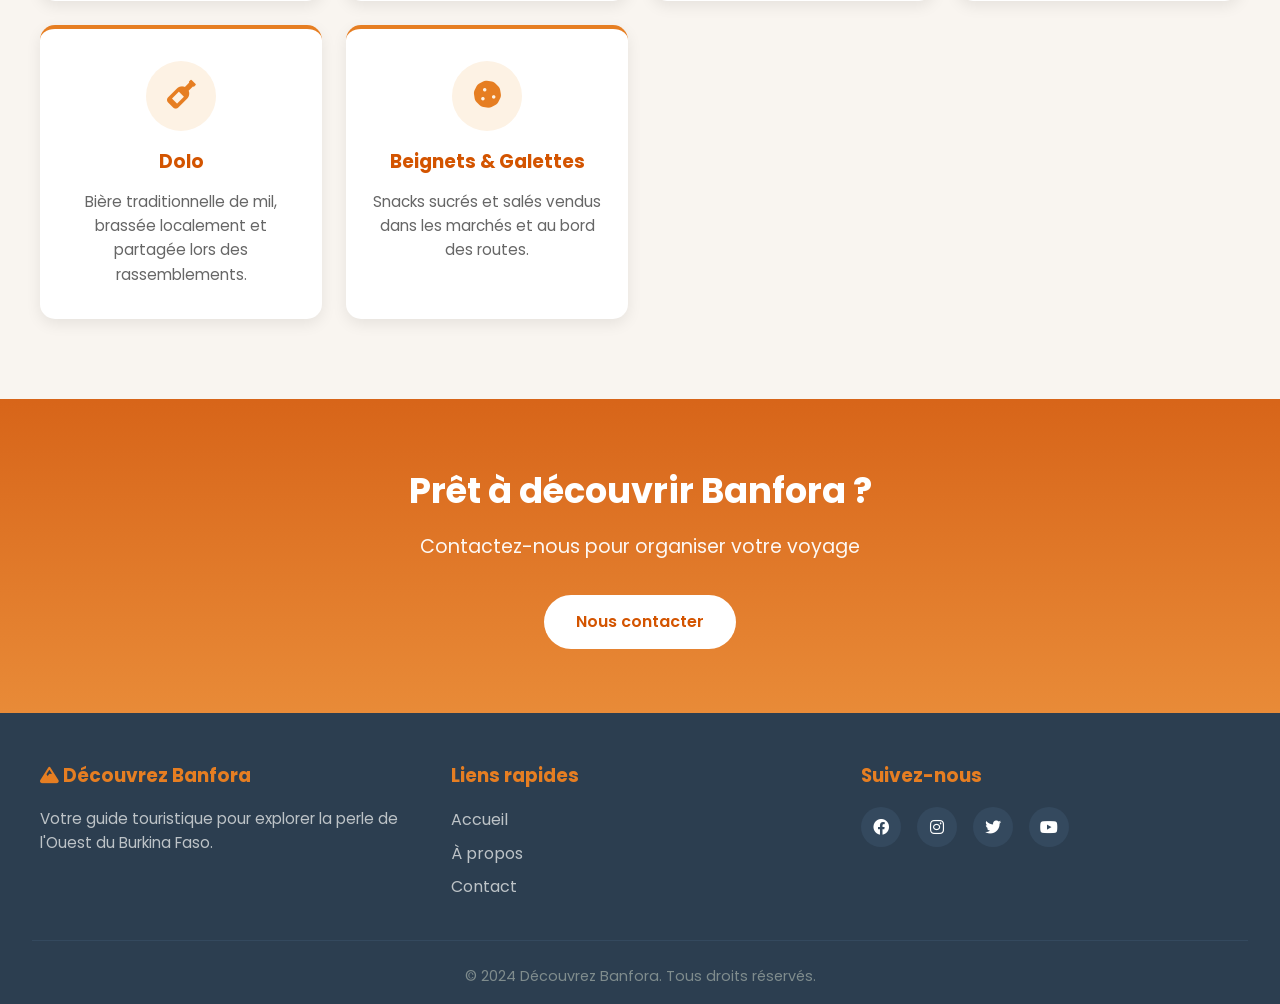
==== commit ea4cb428: "Update index.html" ====
--- a/index.html
+++ b/index.html
@@ -34,7 +34,7 @@
     <section id="accueil" class="hero">
         <div class="hero-content">
             <h1>Bienvenue à Banfora</h1>
-            <p>La perle de l'Ouest du Burkina Faso</p>
+            <p>La perle du Burkina Faso</p>
             <a href="#destinations" class="btn">Explorer</a>
         </div>
     </section>
@@ -47,7 +47,7 @@
         <div class="destinations-grid">
             <!-- Cascades de Banfora -->
             <div class="destination-card" data-destination="cascades">
-                <img src="images/image2.jpg" alt="Cascades de Banfora">
+                <img src="image/image2.jpg" alt="Cascades de Banfora">
                 <div class="card-content">
                     <h3>Cascades de Banfora</h3>
                     <p>Des chutes d'eau spectaculaires au cœur de la nature</p>
@@ -57,7 +57,7 @@
 
             <!-- Dômes de Fabédougou -->
             <div class="destination-card" data-destination="domes">
-                <img src="images/image1.jpg" alt="Dômes de Fabédougou">
+                <img src="image/image1.jpg" alt="Dômes de Fabédougou">
                 <div class="card-content">
                     <h3>Dômes de Fabédougou</h3>
                     <p>Formations rocheuses calcaires uniques au monde</p>
@@ -67,7 +67,7 @@
 
             <!-- Pics de Sindou -->
             <div class="destination-card" data-destination="sindou">
-                <img src="images/image3.jpg" alt="Pics de Sindou">
+                <img src="image/image3.jpg" alt="Pics de Sindou">
                 <div class="card-content">
                     <h3>Pics de Sindou</h3>
                     <p>Des formations rocheuses mystérieuses et impressionnantes</p>
--- a/style.css
+++ b/style.css
@@ -110,7 +110,7 @@
 .hero {
     height: 100vh;
     background: linear-gradient(rgba(0,0,0,0.5), rgba(0,0,0,0.5)),
-                url('https://images.unsplash.com/photo-1509316785289-025f5b846b35?w=1600') center/cover;
+                url('/images/image2.jpg') center/cover;
     display: flex;
     align-items: center;
     justify-content: center;
@@ -992,4 +992,4 @@
     .destinations-grid {
         grid-template-columns: 1fr;
     }
-}+}
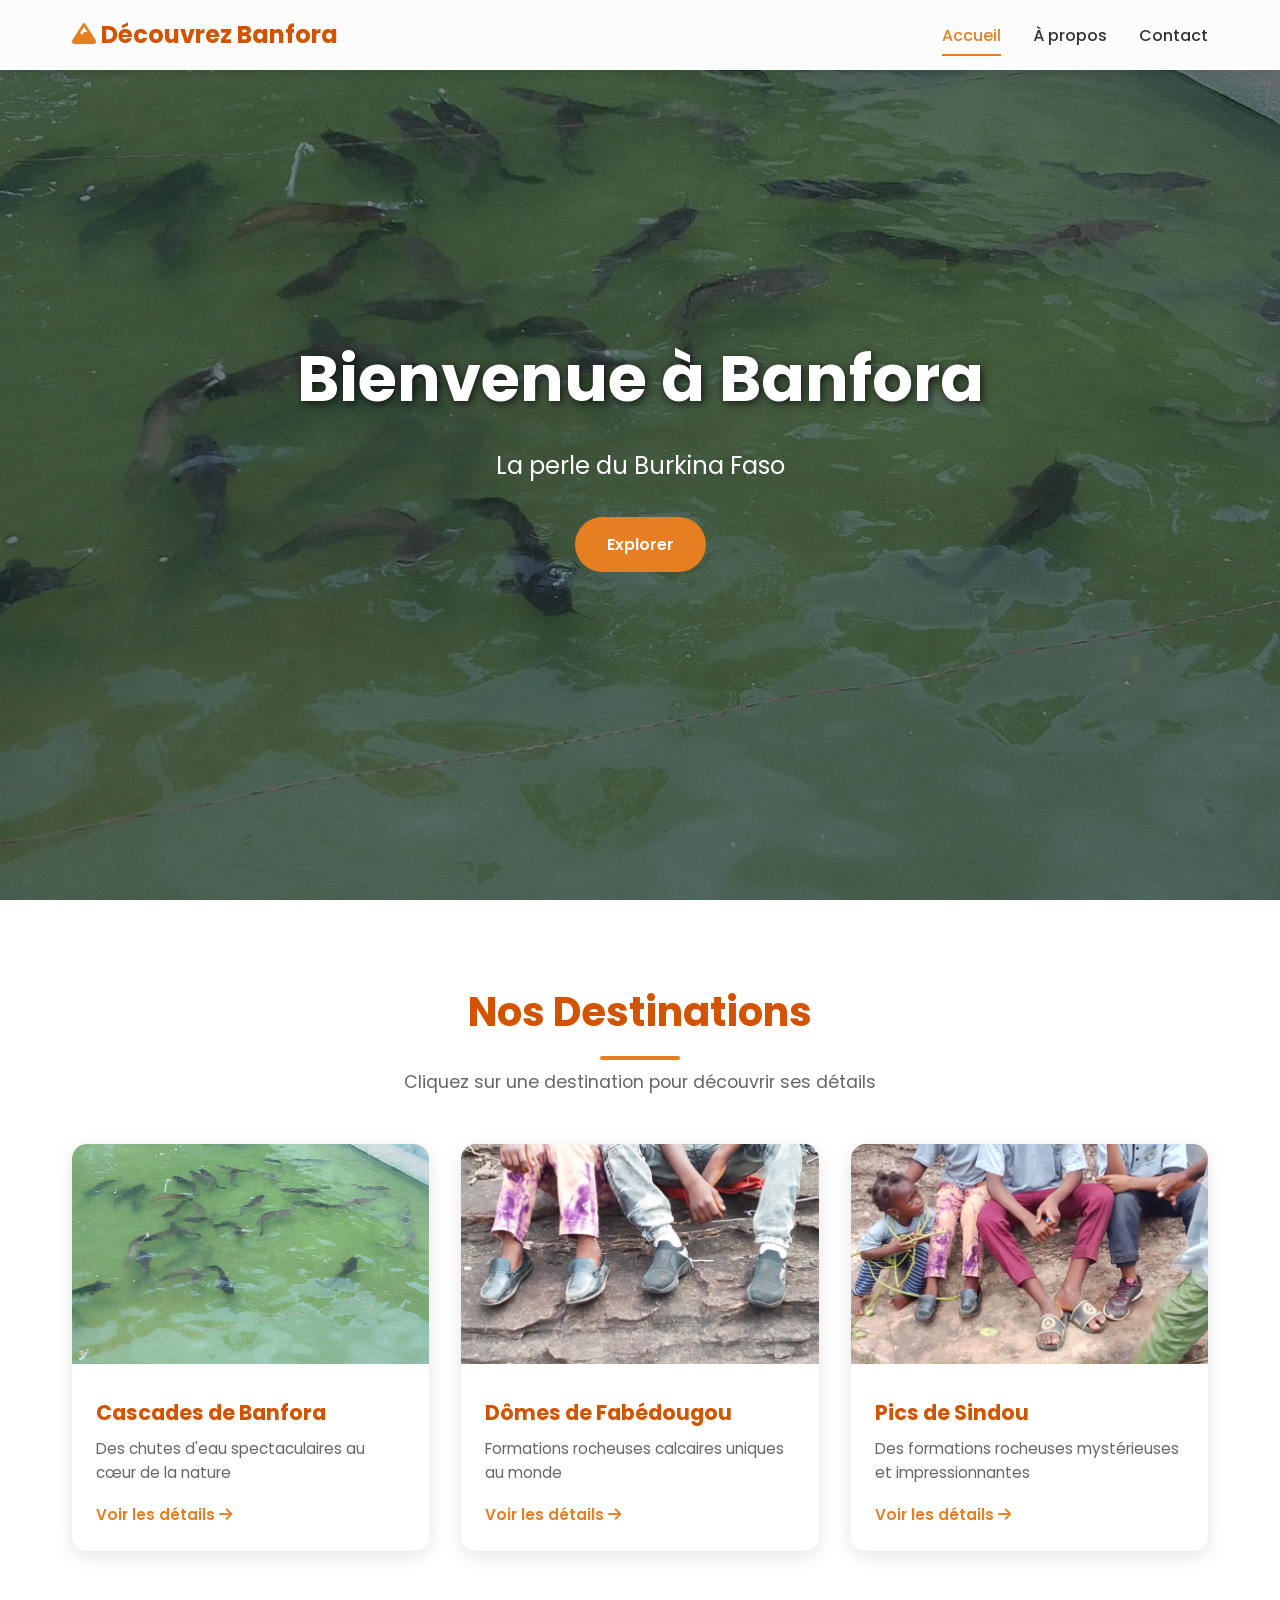
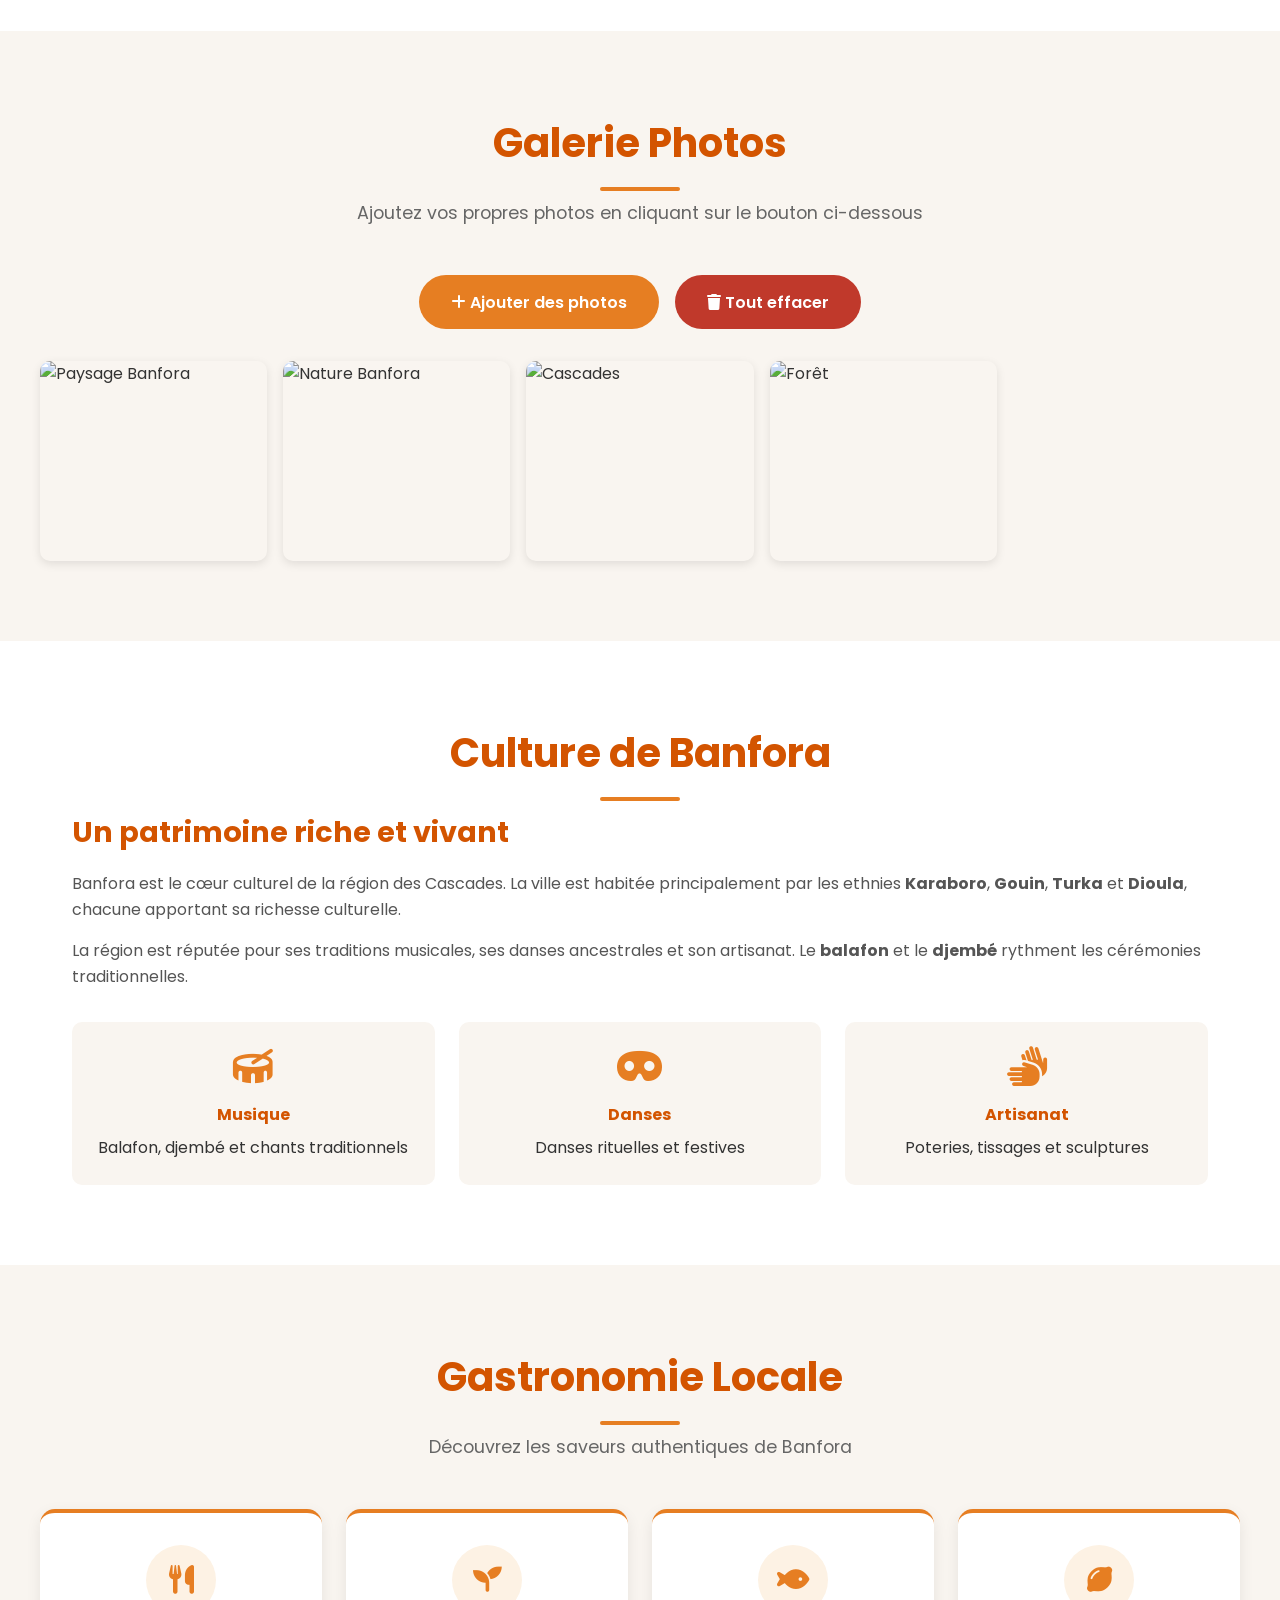
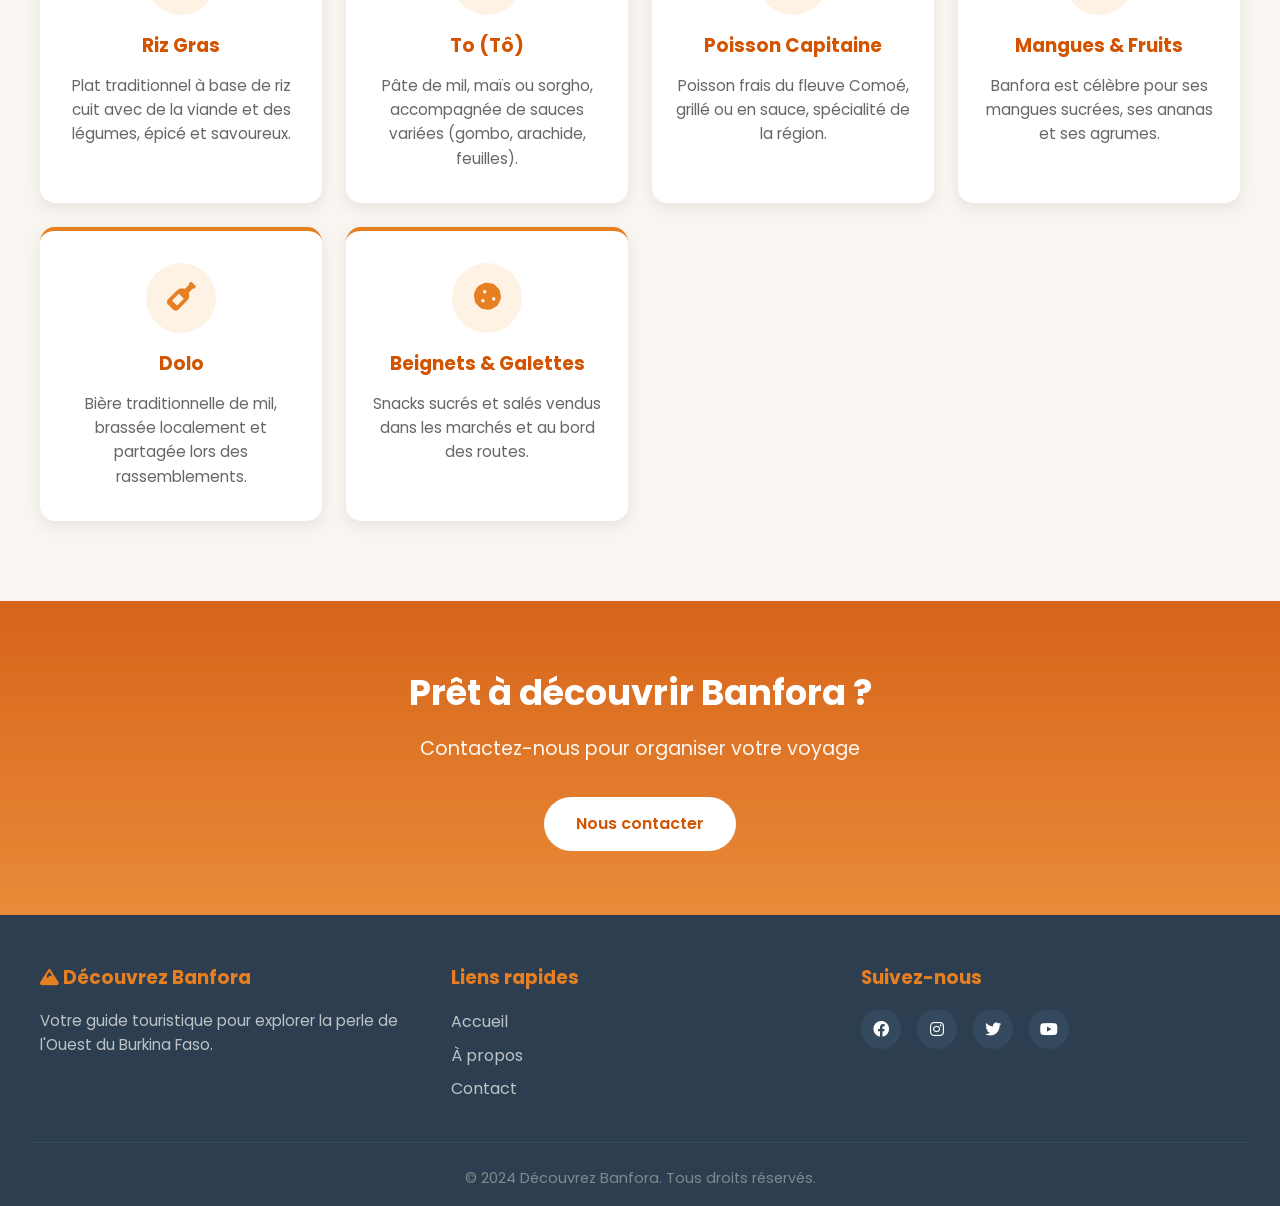
==== commit c2354b97: "Update index.html" ====
--- a/index.html
+++ b/index.html
@@ -47,7 +47,7 @@
         <div class="destinations-grid">
             <!-- Cascades de Banfora -->
             <div class="destination-card" data-destination="cascades">
-                <img src="image/image2.jpg" alt="Cascades de Banfora">
+                <img src="images/image2.jpg" alt="Cascades de Banfora">
                 <div class="card-content">
                     <h3>Cascades de Banfora</h3>
                     <p>Des chutes d'eau spectaculaires au cœur de la nature</p>
@@ -57,7 +57,7 @@
 
             <!-- Dômes de Fabédougou -->
             <div class="destination-card" data-destination="domes">
-                <img src="image/image1.jpg" alt="Dômes de Fabédougou">
+                <img src="images/image1.jpg" alt="Dômes de Fabédougou">
                 <div class="card-content">
                     <h3>Dômes de Fabédougou</h3>
                     <p>Formations rocheuses calcaires uniques au monde</p>
@@ -67,7 +67,7 @@
 
             <!-- Pics de Sindou -->
             <div class="destination-card" data-destination="sindou">
-                <img src="image/image3.jpg" alt="Pics de Sindou">
+                <img src="images/image3.jpg" alt="Pics de Sindou">
                 <div class="card-content">
                     <h3>Pics de Sindou</h3>
                     <p>Des formations rocheuses mystérieuses et impressionnantes</p>
